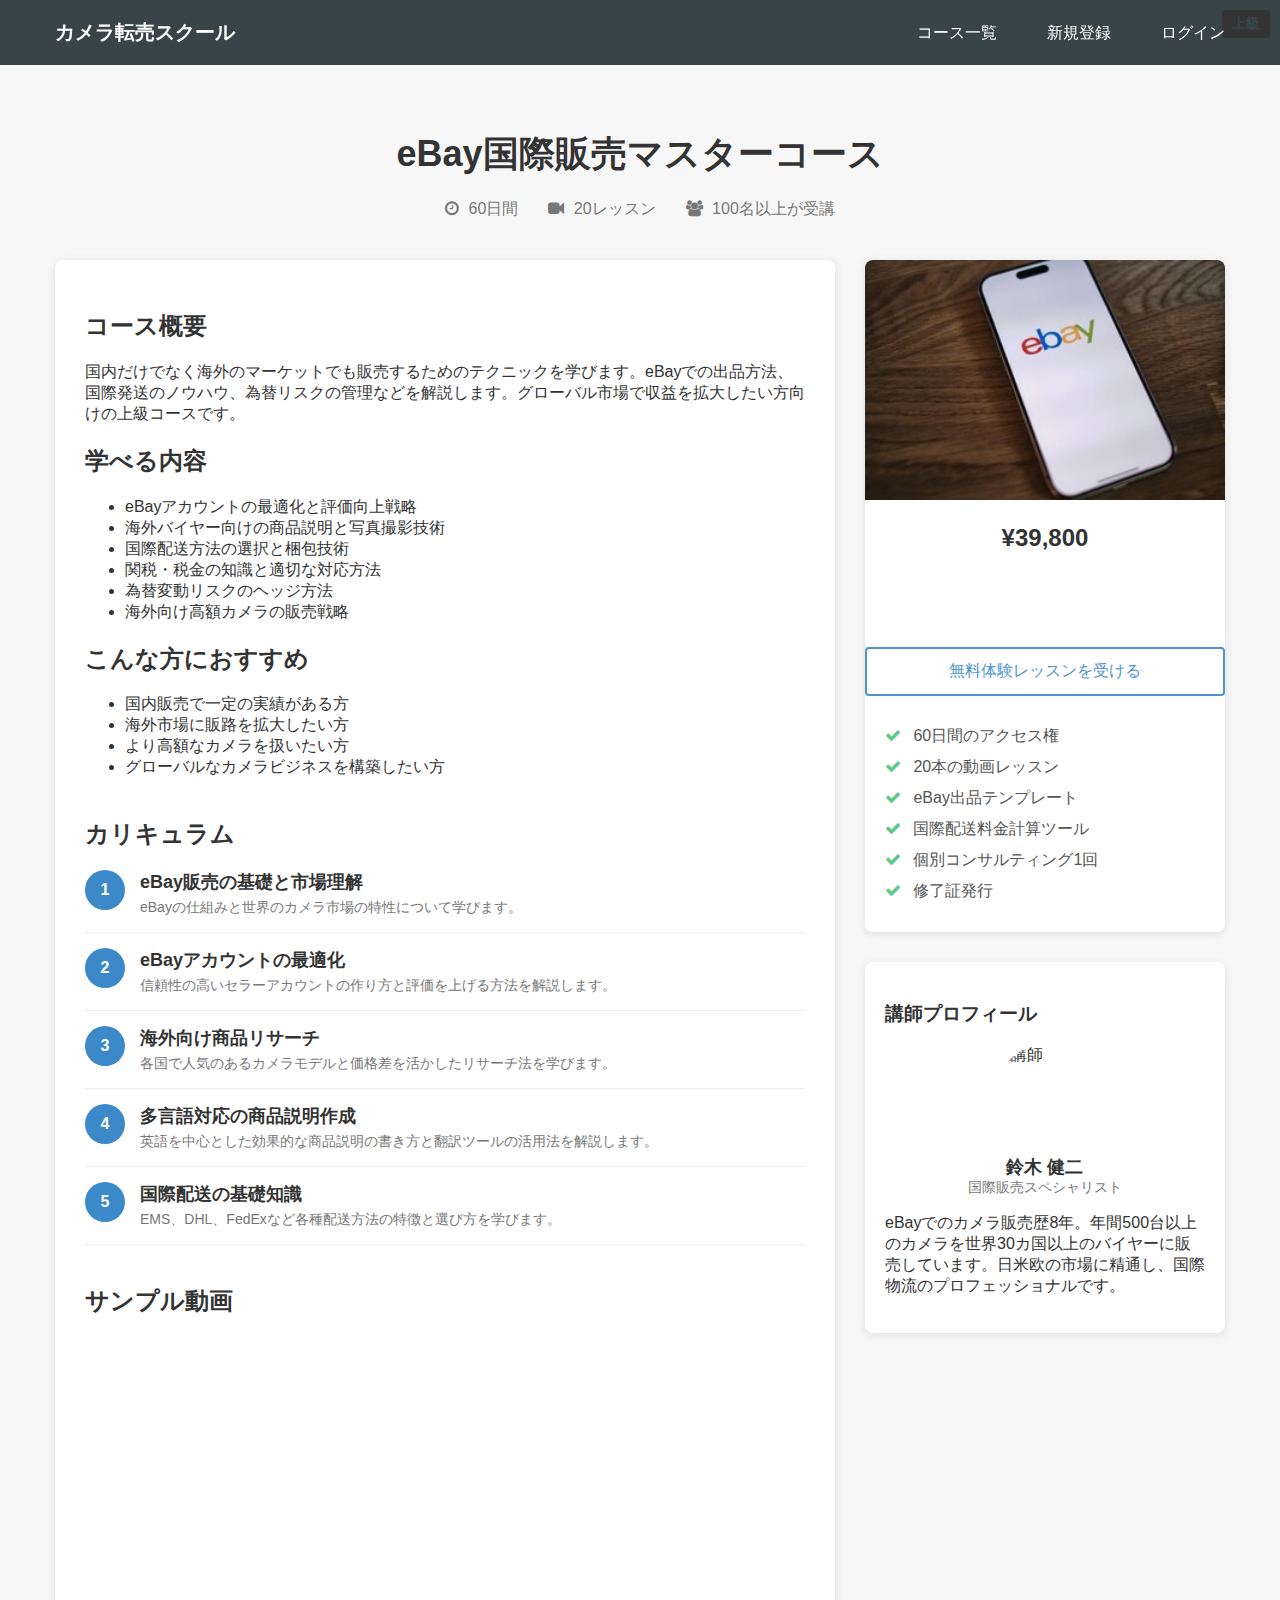
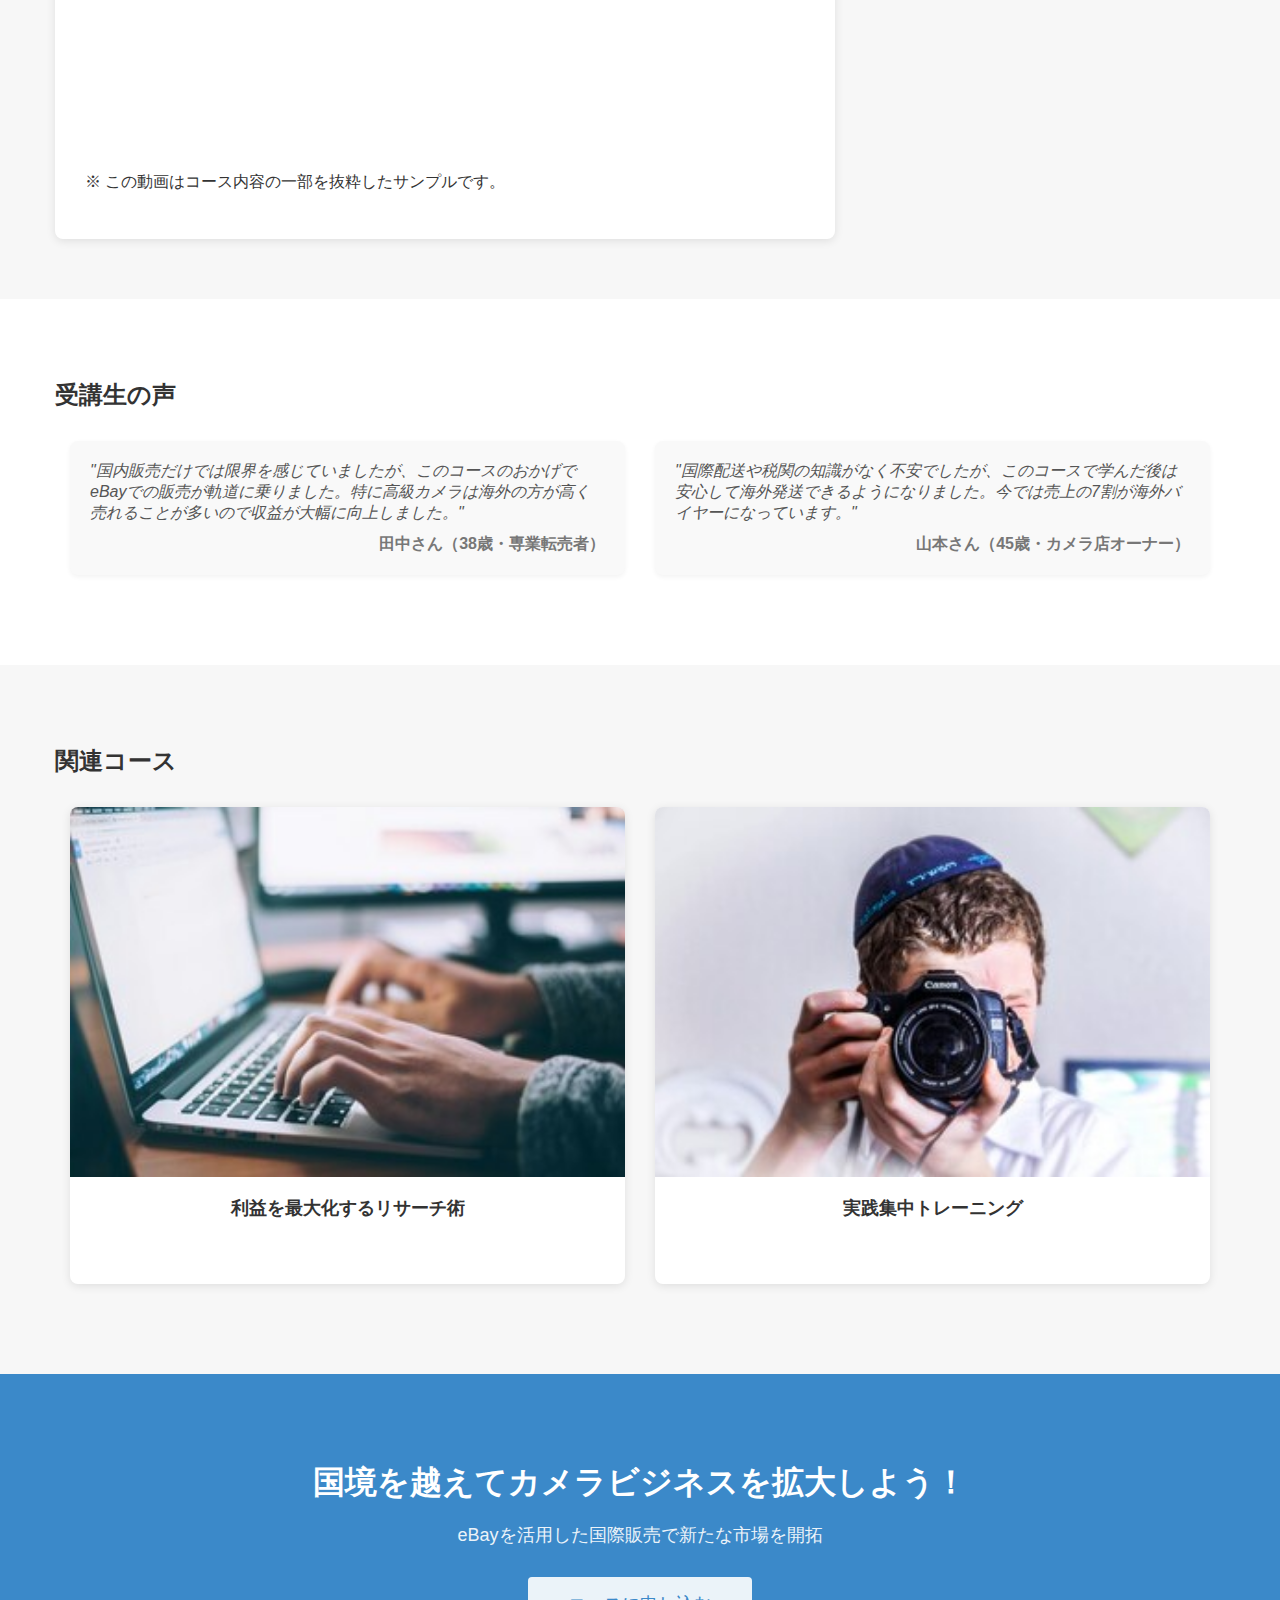
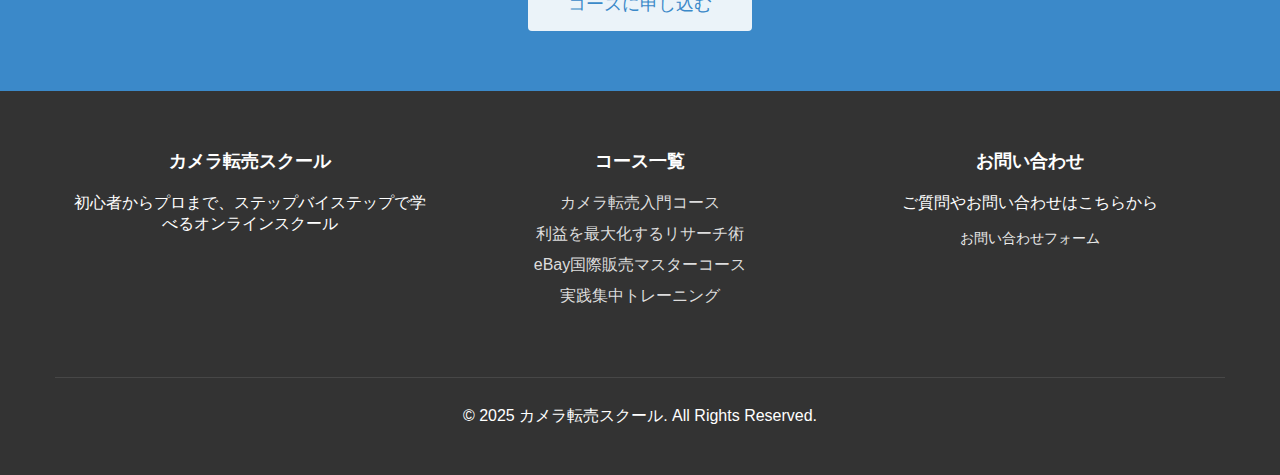
==== advanced-course.html @ 5a01ad5c "Create advanced-course.html" ====
<!DOCTYPE html>
<html>
<head>
  <meta charset="utf-8">
  <meta name="viewport" content="width=device-width, initial-scale=1.0">
  <title>eBay国際販売マスターコース - カメラ転売スクール</title>
  <link href="https://maxcdn.bootstrapcdn.com/font-awesome/4.7.0/css/font-awesome.min.css" rel="stylesheet" integrity="sha384-wvfXpqpZZVQGK6TAh5PVlGOfQNHSoD2xbE+QkPxCAFlNEevoEH3Sl0sibVcOQVnN" crossorigin="anonymous">
  <link rel="stylesheet" type="text/css" href="stylesheet.css">
</head>
<body>
  <header>
    <div class="container">
      <div class="header-left">
        <a href="index.html" class="logo">カメラ転売スクール</a>
      </div>
      <span class="fa fa-bars menu-icon"></span>
      <div class="header-right">
        <a href="courses.html">コース一覧</a>
        <a href="#">新規登録</a>
        <a href="#" class="login">ログイン</a>
      </div>
    </div>
  </header>
  
  <div class="course-detail-wrapper">
    <div class="container">
      <div class="course-header">
        <div class="course-title">
          <span class="course-level advanced">上級</span>
          <h1>eBay国際販売マスターコース</h1>
        </div>
        <div class="course-meta">
          <span><i class="fa fa-clock-o"></i> 60日間</span>
          <span><i class="fa fa-video-camera"></i> 20レッスン</span>
          <span><i class="fa fa-users"></i> 100名以上が受講</span>
        </div>
      </div>
      
      <div class="course-content-wrapper">
        <div class="course-main">
          <div class="course-description">
            <h2>コース概要</h2>
            <p>国内だけでなく海外のマーケットでも販売するためのテクニックを学びます。eBayでの出品方法、国際発送のノウハウ、為替リスクの管理などを解説します。グローバル市場で収益を拡大したい方向けの上級コースです。</p>
            
            <h2>学べる内容</h2>
            <ul>
              <li>eBayアカウントの最適化と評価向上戦略</li>
              <li>海外バイヤー向けの商品説明と写真撮影技術</li>
              <li>国際配送方法の選択と梱包技術</li>
              <li>関税・税金の知識と適切な対応方法</li>
              <li>為替変動リスクのヘッジ方法</li>
              <li>海外向け高額カメラの販売戦略</li>
            </ul>
            
            <h2>こんな方におすすめ</h2>
            <ul>
              <li>国内販売で一定の実績がある方</li>
              <li>海外市場に販路を拡大したい方</li>
              <li>より高額なカメラを扱いたい方</li>
              <li>グローバルなカメラビジネスを構築したい方</li>
            </ul>
          </div>
          
          <div class="curriculum">
            <h2>カリキュラム</h2>
            <div class="lesson-item">
              <div class="lesson-number">1</div>
              <div class="lesson-details">
                <h3>eBay販売の基礎と市場理解</h3>
                <p>eBayの仕組みと世界のカメラ市場の特性について学びます。</p>
              </div>
            </div>
            <div class="lesson-item">
              <div class="lesson-number">2</div>
              <div class="lesson-details">
                <h3>eBayアカウントの最適化</h3>
                <p>信頼性の高いセラーアカウントの作り方と評価を上げる方法を解説します。</p>
              </div>
            </div>
            <div class="lesson-item">
              <div class="lesson-number">3</div>
              <div class="lesson-details">
                <h3>海外向け商品リサーチ</h3>
                <p>各国で人気のあるカメラモデルと価格差を活かしたリサーチ法を学びます。</p>
              </div>
            </div>
            <div class="lesson-item">
              <div class="lesson-number">4</div>
              <div class="lesson-details">
                <h3>多言語対応の商品説明作成</h3>
                <p>英語を中心とした効果的な商品説明の書き方と翻訳ツールの活用法を解説します。</p>
              </div>
            </div>
            <div class="lesson-item">
              <div class="lesson-number">5</div>
              <div class="lesson-details">
                <h3>国際配送の基礎知識</h3>
                <p>EMS、DHL、FedExなど各種配送方法の特徴と選び方を学びます。</p>
              </div>
            </div>
            <!-- さらにレッスンが続く... -->
          </div>
          
          <div class="sample-video">
            <h2>サンプル動画</h2>
            <div class="video-container">
              <iframe width="560" height="315" src="https://www.youtube.com/embed/gtnxadUVk0w" frameborder="0" allow="accelerometer; autoplay; clipboard-write; encrypted-media; gyroscope; picture-in-picture" allowfullscreen></iframe>
            </div>
            <p>※ この動画はコース内容の一部を抜粋したサンプルです。</p>
          </div>
        </div>
        
        <div class="course-sidebar">
          <div class="course-card">
            <img src="images/advanced-course.jpg" alt="上級コース">
            <div class="price">¥39,800</div>
            <a href="#" class="btn full-width">今すぐ申し込む</a>
            <a href="#" class="btn outline full-width">無料体験レッスンを受ける</a>
            <div class="features">
              <div class="feature"><i class="fa fa-check"></i> 60日間のアクセス権</div>
              <div class="feature"><i class="fa fa-check"></i> 20本の動画レッスン</div>
              <div class="feature"><i class="fa fa-check"></i> eBay出品テンプレート</div>
              <div class="feature"><i class="fa fa-check"></i> 国際配送料金計算ツール</div>
              <div class="feature"><i class="fa fa-check"></i> 個別コンサルティング1回</div>
              <div class="feature"><i class="fa fa-check"></i> 修了証発行</div>
            </div>
          </div>
          
          <div class="instructor-card">
            <h3>講師プロフィール</h3>
            <div class="instructor-info">
              <img src="https://via.placeholder.com/100x100" alt="講師">
              <div class="instructor-name">鈴木 健二</div>
              <div class="instructor-title">国際販売スペシャリスト</div>
            </div>
            <p>eBayでのカメラ販売歴8年。年間500台以上のカメラを世界30カ国以上のバイヤーに販売しています。日米欧の市場に精通し、国際物流のプロフェッショナルです。</p>
          </div>
        </div>
      </div>
    </div>
  </div>
  
  <div class="testimonials">
    <div class="container">
      <h2>受講生の声</h2>
      <div class="testimonial-items">
        <div class="testimonial">
          <div class="quote">"国内販売だけでは限界を感じていましたが、このコースのおかげでeBayでの販売が軌道に乗りました。特に高級カメラは海外の方が高く売れることが多いので収益が大幅に向上しました。"</div>
          <div class="author">田中さん（38歳・専業転売者）</div>
        </div>
        <div class="testimonial">
          <div class="quote">"国際配送や税関の知識がなく不安でしたが、このコースで学んだ後は安心して海外発送できるようになりました。今では売上の7割が海外バイヤーになっています。"</div>
          <div class="author">山本さん（45歳・カメラ店オーナー）</div>
        </div>
      </div>
    </div>
  </div>
  
  <div class="related-courses">
    <div class="container">
      <h2>関連コース</h2>
      <div class="related-courses-container">
        <div class="related-course">
          <img src="images/intermediate-course.jpg" alt="中級コース">
          <h3>利益を最大化するリサーチ術</h3>
          <a href="intermediate-course.html" class="btn small">詳細を見る</a>
        </div>
        <div class="related-course">
          <img src="images/special-course.jpg" alt="特別コース">
          <h3>実践集中トレーニング</h3>
          <a href="special-course.html" class="btn small">詳細を見る</a>
        </div>
      </div>
    </div>
  </div>
  
  <div class="cta-section">
    <div class="container">
      <h2>国境を越えてカメラビジネスを拡大しよう！</h2>
      <p>eBayを活用した国際販売で新たな市場を開拓</p>
      <a href="#" class="btn large">コースに申し込む</a>
    </div>
  </div>
  
  <footer>
    <div class="container">
      <div class="footer-content">
        <div class="footer-section">
          <h3>カメラ転売スクール</h3>
          <p>初心者からプロまで、ステップバイステップで学べるオンラインスクール</p>
        </div>
        <div class="footer-section">
          <h3>コース一覧</h3>
          <ul>
            <li><a href="beginner-course.html">カメラ転売入門コース</a></li>
            <li><a href="intermediate-course.html">利益を最大化するリサーチ術</a></li>
            <li><a href="advanced-course.html">eBay国際販売マスターコース</a></li>
            <li><a href="special-course.html">実践集中トレーニング</a></li>
          </ul>
        </div>
        <div class="footer-section">
          <h3>お問い合わせ</h3>
          <p>ご質問やお問い合わせはこちらから</p>
          <a href="#" class="btn small">お問い合わせフォーム</a>
        </div>
      </div>
      <div class="footer-bottom">
        <p>© 2025 カメラ転売スクール. All Rights Reserved.</p>
      </div>
    </div>
  </footer>
</body>
</html>
---- stylesheet.css ----
* {
  box-sizing: border-box;
}

body {
  margin: 0;
  font-family: "Hiragino Kaku Gothic ProN", "メイリオ", sans-serif;
  color: #333;
}

a {
  text-decoration: none;
}

.container {
  width: 100%;
  max-width: 1200px;
  padding: 0 15px;
  margin: 0 auto;
}

/* ヘッダー */
header {
  height: 65px;
  width: 100%;
  background-color: rgba(34, 49, 52, 0.9);
  position: fixed;
  top: 0;
  z-index: 10;
}

.logo {
  color: white;
  font-size: 20px;
  line-height: 65px;
  font-weight: bold;
}

.header-left {
  float: left;
}

.header-right {
  float: right;
  margin-right: -25px;
}

.header-right a {
  line-height: 65px;
  padding: 0 25px;
  color: white;
  display: block;
  float: left;
  transition: all 0.5s;
}

.header-right a:hover {
  background-color: rgba(255, 255, 255, 0.3);
}

/* トップセクション */
.top-wrapper {
  padding: 180px 0 100px 0;
  background-image: url('images/camera_background.jpg');
  background-size: cover;
  background-position: center;
  color: white;
  text-align: center;
  position: relative;
}

.top-wrapper::before {
  content: "";
  position: absolute;
  top: 0;
  left: 0;
  width: 100%;
  height: 100%;
  background: rgba(0, 0, 0, 0.6);
  z-index: 1;
}

.top-wrapper .container {
  position: relative;
  z-index: 2;
}

.top-wrapper h1 {
  font-size: 45px;
  letter-spacing: 5px;
  margin-bottom: 10px;
}

.top-wrapper p {
  font-size: 16px;
  margin-bottom: 40px;
}

/* ボタン */
.btn-wrapper {
  text-align: center;
}

.btn-wrapper p {
  margin-bottom: 20px;
}

.btn {
  padding: 12px 24px;
  color: white;
  display: inline-block;
  opacity: 0.9;
  border-radius: 4px;
  text-align: center;
}

.btn:hover {
  opacity: 1;
}

.signup {
  background-color: #3b89c9;
}

.facebook {
  background-color: #3b5998;
  margin-right: 10px;
}

.twitter {
  background-color: #55acee;
}

.message {
  background-color: #5dca88;
  padding: 15px 40px;
  cursor: pointer;
  box-shadow: 0 7px #1a7940;
}

.message:active {
  position: relative;
  top: 7px;
  box-shadow: none;
}

/* レッスンセクション */
.lesson-wrapper {
  padding: 60px 0 80px 0;
  background-color: #f7f7f7;
  text-align: center;
}

.heading {
  padding-top: 60px;
  padding-bottom: 30px;
  color: #5f5d60;
}

.heading h2 {
  font-weight: normal;
  font-size: 28px;
}

.lesson {
  float: left;
  width: 25%;
  padding: 0 15px;
}

.lesson a {
  color: inherit;
  display: block;
  text-decoration: none;
  transition: transform 0.3s;
}

.lesson a:hover {
  transform: translateY(-5px);
}

.lesson-icon {
  position: relative;
  margin-bottom: 20px;
}

.icon-wrapper {
  width: 80%;
  height: 0;
  padding-bottom: 80%;
  border-radius: 15%;
  margin: 0 auto;
  position: relative;
  color: white;
  font-size: 42px;
  display: flex;
  align-items: center;
  justify-content: center;
}

.icon-wrapper .fa {
  position: absolute;
  top: 50%;
  left: 50%;
  transform: translate(-50%, -50%);
}

.research {
  background: linear-gradient(135deg, #43cea2, #185a9d);
}

.inventory {
  background: linear-gradient(135deg, #ffb347, #ffcc33);
}

.selling {
  background: linear-gradient(135deg, #ff7e5f, #feb47b);
}

.strategy {
  background: linear-gradient(135deg, #614385, #516395);
}

.lesson-icon p {
  position: relative;
  top: 10px;
  width: 100%;
  color: #5f5d60;
  font-weight: bold;
}

.text-contents {
  width: 80%;
  display: inline-block;
  margin-top: 25px;
  font-size: 14px;
  color: #888;
  line-height: 1.6;
}

/* メッセージセクション */
.message-wrapper {
  border-bottom: 1px solid #eee;
  padding: 80px 0;
  text-align: center;
}

.message-wrapper .heading h2 {
  font-weight: normal;
  color: #5f5d60;
  margin-bottom: 20px;
}

.message-wrapper .heading h3 {
  font-weight: normal;
  font-size: 18px;
  margin-bottom: 40px;
  color: #888;
}

/* フッター */
footer {
  padding: 40px 0;
  background-color: #333;
  color: white;
  text-align: center;
}

footer p {
  margin: 8px 0;
}

/* レスポンシブ対応 */
.menu-icon {
  color: white;
  float: right;
  font-size: 25px;
  padding: 21px 0;
  display: none;
}

.clear {
  clear: left;
}

/* コース一覧ページ用のスタイル */
.courses-wrapper {
  padding: 120px 0 80px 0;
  background-color: #f7f7f7;
}

.course {
  background-color: white;
  border-radius: 8px;
  box-shadow: 0 2px 10px rgba(0, 0, 0, 0.1);
  margin-bottom: 30px;
  overflow: hidden;
  display: flex;
  flex-direction: column;
}

@media (min-width: 768px) {
  .course {
    flex-direction: row;
  }
}

.course-image {
  position: relative;
  flex: 0 0 300px;
}

.course-image img {
  width: 100%;
  height: 100%;
  object-fit: cover;
}

.course-level {
  position: absolute;
  top: 10px;
  right: 10px;
  padding: 5px 10px;
  color: white;
  font-weight: bold;
  border-radius: 4px;
  font-size: 14px;
}

.beginner {
  background-color: #5dca88;
}

.intermediate {
  background-color: #3b89c9;
}

.advanced {
  background-color: #e74c3c;
}

.special {
  background-color: #9b59b6;
}

.course-content {
  padding: 20px;
  flex: 1;
}

.course-content h3 {
  margin-top: 0;
  color: #333;
  font-size: 22px;
}

.course-details {
  margin: 15px 0;
  display: flex;
  flex-wrap: wrap;
}

.course-details span {
  margin-right: 20px;
  color: #777;
  font-size: 14px;
}

.course-details i {
  margin-right: 5px;
}

.course-btn {
  background-color: #3b89c9;
  padding: 8px 20px;
  border-radius: 4px;
  color: white;
  display: inline-block;
  margin-top: 10px;
  transition: background-color 0.3s;
}

.course-btn:hover {
  background-color: #2c6fa9;
}

/* 動画セクション */
.video-section {
  padding: 40px 0;
  background-color: white;
  margin-top: 50px;
  border-radius: 8px;
  box-shadow: 0 2px 10px rgba(0, 0, 0, 0.1);
}

.video-container {
  display: flex;
  flex-direction: column;
  align-items: center;
  margin-top: 30px;
}

@media (min-width: 992px) {
  .video-container {
    flex-direction: row;
    align-items: flex-start;
  }
}

.video-container iframe {
  max-width: 100%;
  flex: 0 0 560px;
}

.video-description {
  padding: 20px;
  flex: 1;
}

.video-description h3 {
  margin-top: 0;
  color: #333;
}

/* アクティブなナビゲーションリンク */
.header-right a.active {
  background-color: rgba(255, 255, 255, 0.3);
}

@media all and (max-width: 1000px) {
  .lesson {
    width: 50%;
    margin-bottom: 50px;
  }

  .lesson-wrapper {
    height: auto;
  }

  footer {
    text-align: center;
  }
}

@media all and (max-width: 750px) {
  .top-wrapper h1 {
    font-size: 32px;
  }

  .heading h2 {
    font-size: 20px;
  }
}

@media all and (max-width: 670px) {
  .header-right {
    display: none;
  }

  .menu-icon {
    display: block;
  }

  .top-wrapper .btn {
    width: 100%;
  }

  .twitter {
    margin-top: 10px;
  }

  .top-wrapper {
    text-align: left;
  }

  .top-wrapper h1 {
    font-size: 24px;
  }

  .top-wrapper p {
    font-size: 14px;
  }

  .lesson {
    width: 100%;
  }

  .message-wrapper .btn {
    width: 100%;
  }
}

/* コース詳細ページのスタイル */
.course-detail-wrapper {
  padding: 120px 0 60px 0;
  background-color: #f7f7f7;
}

.course-header {
  text-align: center;
  margin-bottom: 40px;
}

.course-title {
  margin-bottom: 20px;
}

.course-title h1 {
  font-size: 36px;
  margin: 10px 0;
  color: #333;
}

.course-meta {
  display: flex;
  justify-content: center;
  flex-wrap: wrap;
}

.course-meta span {
  margin: 0 15px;
  color: #777;
}

.course-meta i {
  margin-right: 5px;
}

.course-content-wrapper {
  display: flex;
  flex-direction: column;
}

@media (min-width: 992px) {
  .course-content-wrapper {
    flex-direction: row;
  }
}

.course-main {
  flex: 2;
  background-color: white;
  border-radius: 8px;
  box-shadow: 0 2px 10px rgba(0, 0, 0, 0.1);
  padding: 30px;
  margin-bottom: 30px;
}

@media (min-width: 992px) {
  .course-main {
    margin-right: 30px;
    margin-bottom: 0;
  }
}

.course-sidebar {
  flex: 1;
}

.course-card {
  background-color: white;
  border-radius: 8px;
  box-shadow: 0 2px 10px rgba(0, 0, 0, 0.1);
  overflow: hidden;
  margin-bottom: 30px;
}

.course-card img {
  width: 100%;
  height: auto;
}

.price {
  font-size: 24px;
  font-weight: bold;
  text-align: center;
  padding: 20px 0;
  color: #333;
}

.full-width {
  width: 100%;
  margin: 10px 0;
  text-align: center;
}

.outline {
  background-color: transparent;
  border: 2px solid #3b89c9;
  color: #3b89c9;
}

.outline:hover {
  background-color: rgba(59, 137, 201, 0.1);
}

.features {
  padding: 20px;
}

.feature {
  margin-bottom: 10px;
  color: #555;
}

.feature i {
  color: #5dca88;
  margin-right: 8px;
}

.instructor-card {
  background-color: white;
  border-radius: 8px;
  box-shadow: 0 2px 10px rgba(0, 0, 0, 0.1);
  padding: 20px;
}

.instructor-info {
  display: flex;
  flex-direction: column;
  align-items: center;
  margin-bottom: 15px;
}

.instructor-info img {
  width: 100px;
  height: 100px;
  border-radius: 50%;
  margin-bottom: 10px;
}

.instructor-name {
  font-weight: bold;
  font-size: 18px;
}

.instructor-title {
  color: #777;
  font-size: 14px;
}

.curriculum {
  margin: 40px 0;
}

.lesson-item {
  display: flex;
  margin-bottom: 15px;
  border-bottom: 1px solid #eee;
  padding-bottom: 15px;
}

.lesson-number {
  width: 40px;
  height: 40px;
  background-color: #3b89c9;
  color: white;
  border-radius: 50%;
  display: flex;
  align-items: center;
  justify-content: center;
  font-weight: bold;
  margin-right: 15px;
  flex-shrink: 0;
}

.lesson-details {
  flex: 1;
}

.lesson-details h3 {
  margin: 0 0 5px 0;
  font-size: 18px;
}

.lesson-details p {
  margin: 0;
  color: #777;
  font-size: 14px;
}

.sample-video {
  margin-top: 40px;
}

.sample-video .video-container {
  position: relative;
  padding-bottom: 56.25%;
  height: 0;
  overflow: hidden;
  max-width: 100%;
  margin-bottom: 20px;
}

.sample-video .video-container iframe {
  position: absolute;
  top: 0;
  left: 0;
  width: 100%;
  height: 100%;
}

.testimonials {
  background-color: white;
  padding: 60px 0;
}

.testimonial-items {
  display: flex;
  flex-wrap: wrap;
  margin-top: 30px;
}

.testimonial {
  flex: 1;
  min-width: 300px;
  padding: 20px;
  margin: 0 15px 30px;
  background-color: #f9f9f9;
  border-radius: 8px;
  box-shadow: 0 2px 5px rgba(0, 0, 0, 0.05);
}

.quote {
  font-style: italic;
  margin-bottom: 10px;
  color: #555;
}

.author {
  font-weight: bold;
  text-align: right;
  color: #777;
}

.related-courses {
  padding: 60px 0;
  background-color: #f7f7f7;
}

.related-courses-container {
  display: flex;
  flex-wrap: wrap;
  margin-top: 30px;
}

.related-course {
  flex: 1;
  min-width: 250px;
  margin: 0 15px 30px;
  background-color: white;
  border-radius: 8px;
  box-shadow: 0 2px 10px rgba(0, 0, 0, 0.1);
  overflow: hidden;
  text-align: center;
}

.related-course img {
  width: 100%;
  height: auto;
}

.related-course h3 {
  padding: 15px;
  margin: 0;
  font-size: 18px;
}

.btn.small {
  padding: 8px 16px;
  font-size: 14px;
  margin-bottom: 15px;
}

.btn.large {
  padding: 15px 40px;
  font-size: 18px;
}

.cta-section {
  background-color: #3b89c9;
  color: white;
  text-align: center;
  padding: 60px 0;
}

.cta-section h2 {
  font-size: 32px;
  margin-bottom: 15px;
}

.cta-section p {
  font-size: 18px;
  margin-bottom: 30px;
  opacity: 0.9;
}

.cta-section .btn {
  background-color: white;
  color: #3b89c9;
}

.cta-section .btn:hover {
  background-color: rgba(255, 255, 255, 0.9);
}

/* フッターの改良版スタイル */
.footer-content {
  display: flex;
  flex-wrap: wrap;
  margin-bottom: 30px;
}

.footer-section {
  flex: 1;
  min-width: 250px;
  margin-bottom: 30px;
  padding: 0 15px;
}

.footer-section h3 {
  color: #fff;
  margin-bottom: 20px;
  font-size: 18px;
}

.footer-section ul {
  list-style: none;
  padding: 0;
  margin: 0;
}

.footer-section ul li {
  margin-bottom: 10px;
}

.footer-section ul li a {
  color: #ddd;
  text-decoration: none;
}

.footer-section ul li a:hover {
  color: white;
}

.footer-bottom {
  border-top: 1px solid rgba(255, 255, 255, 0.1);
  padding-top: 20px;
  text-align: center;
}
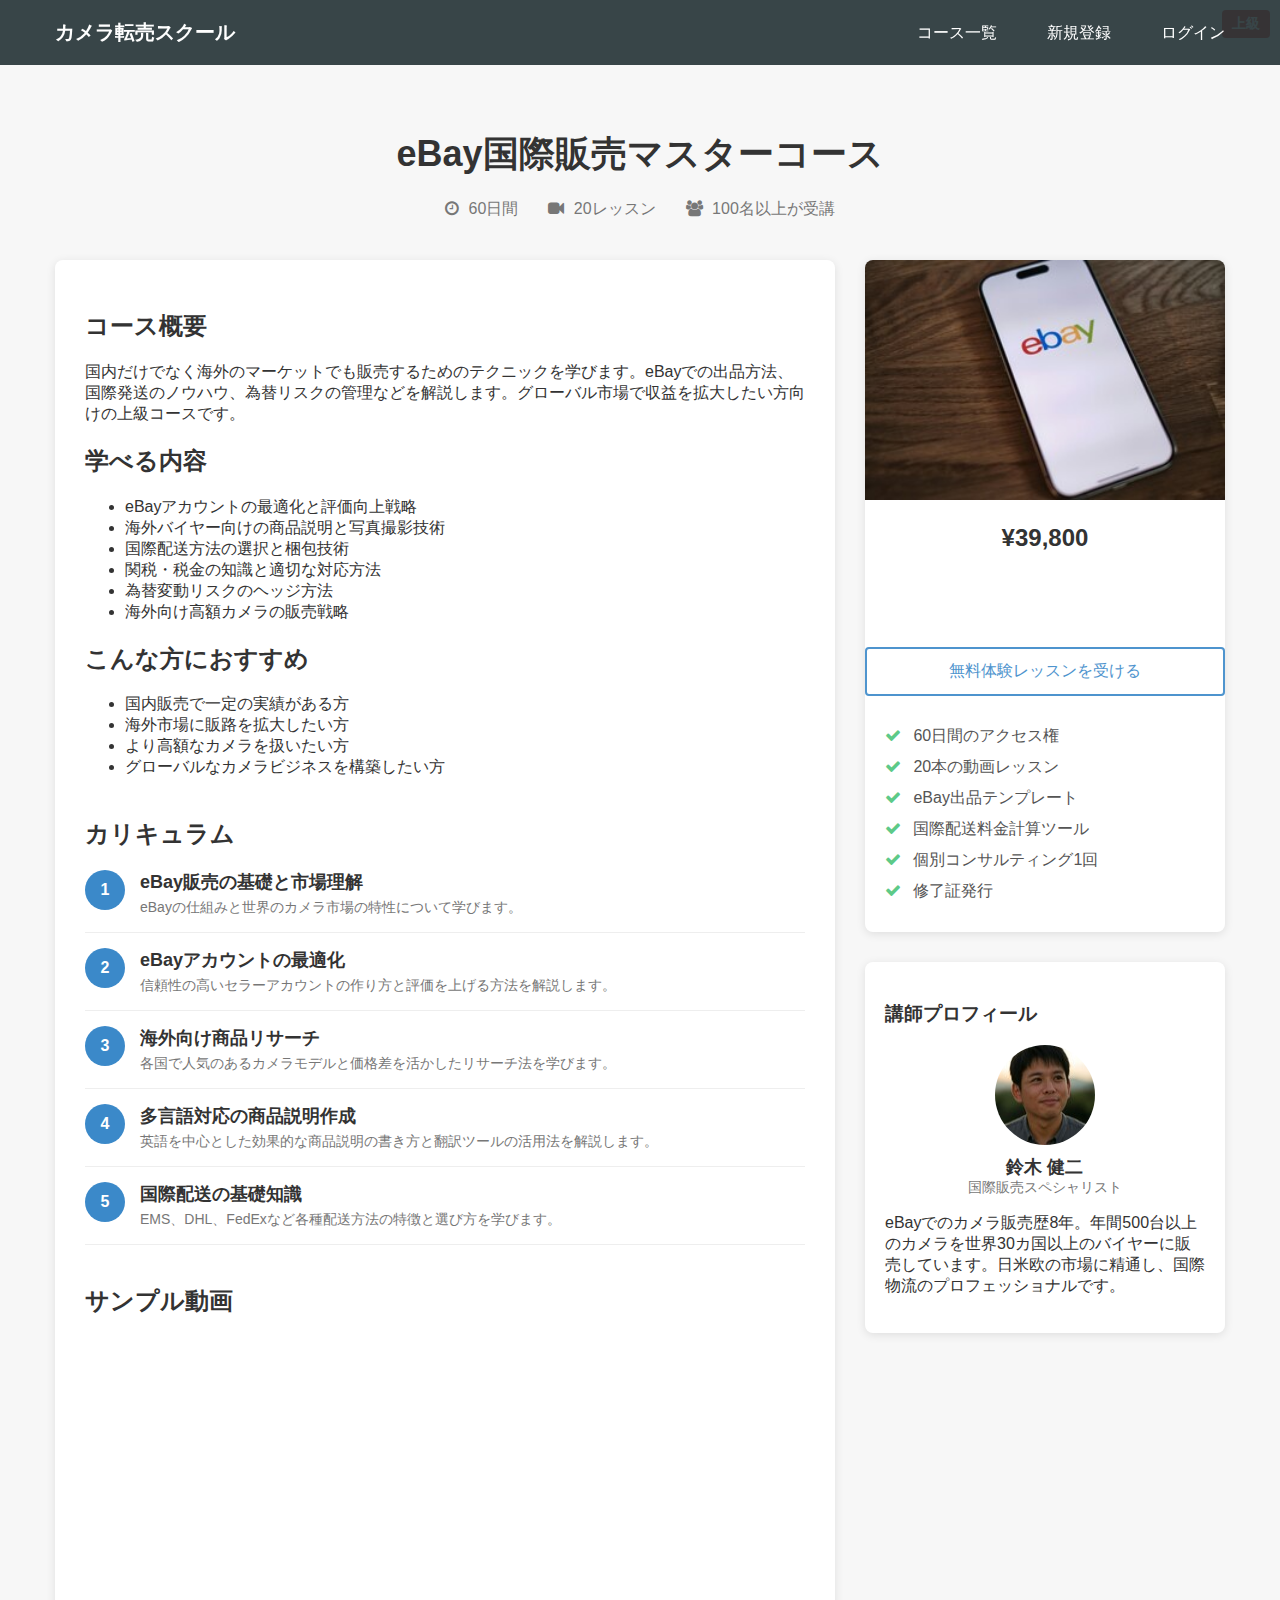
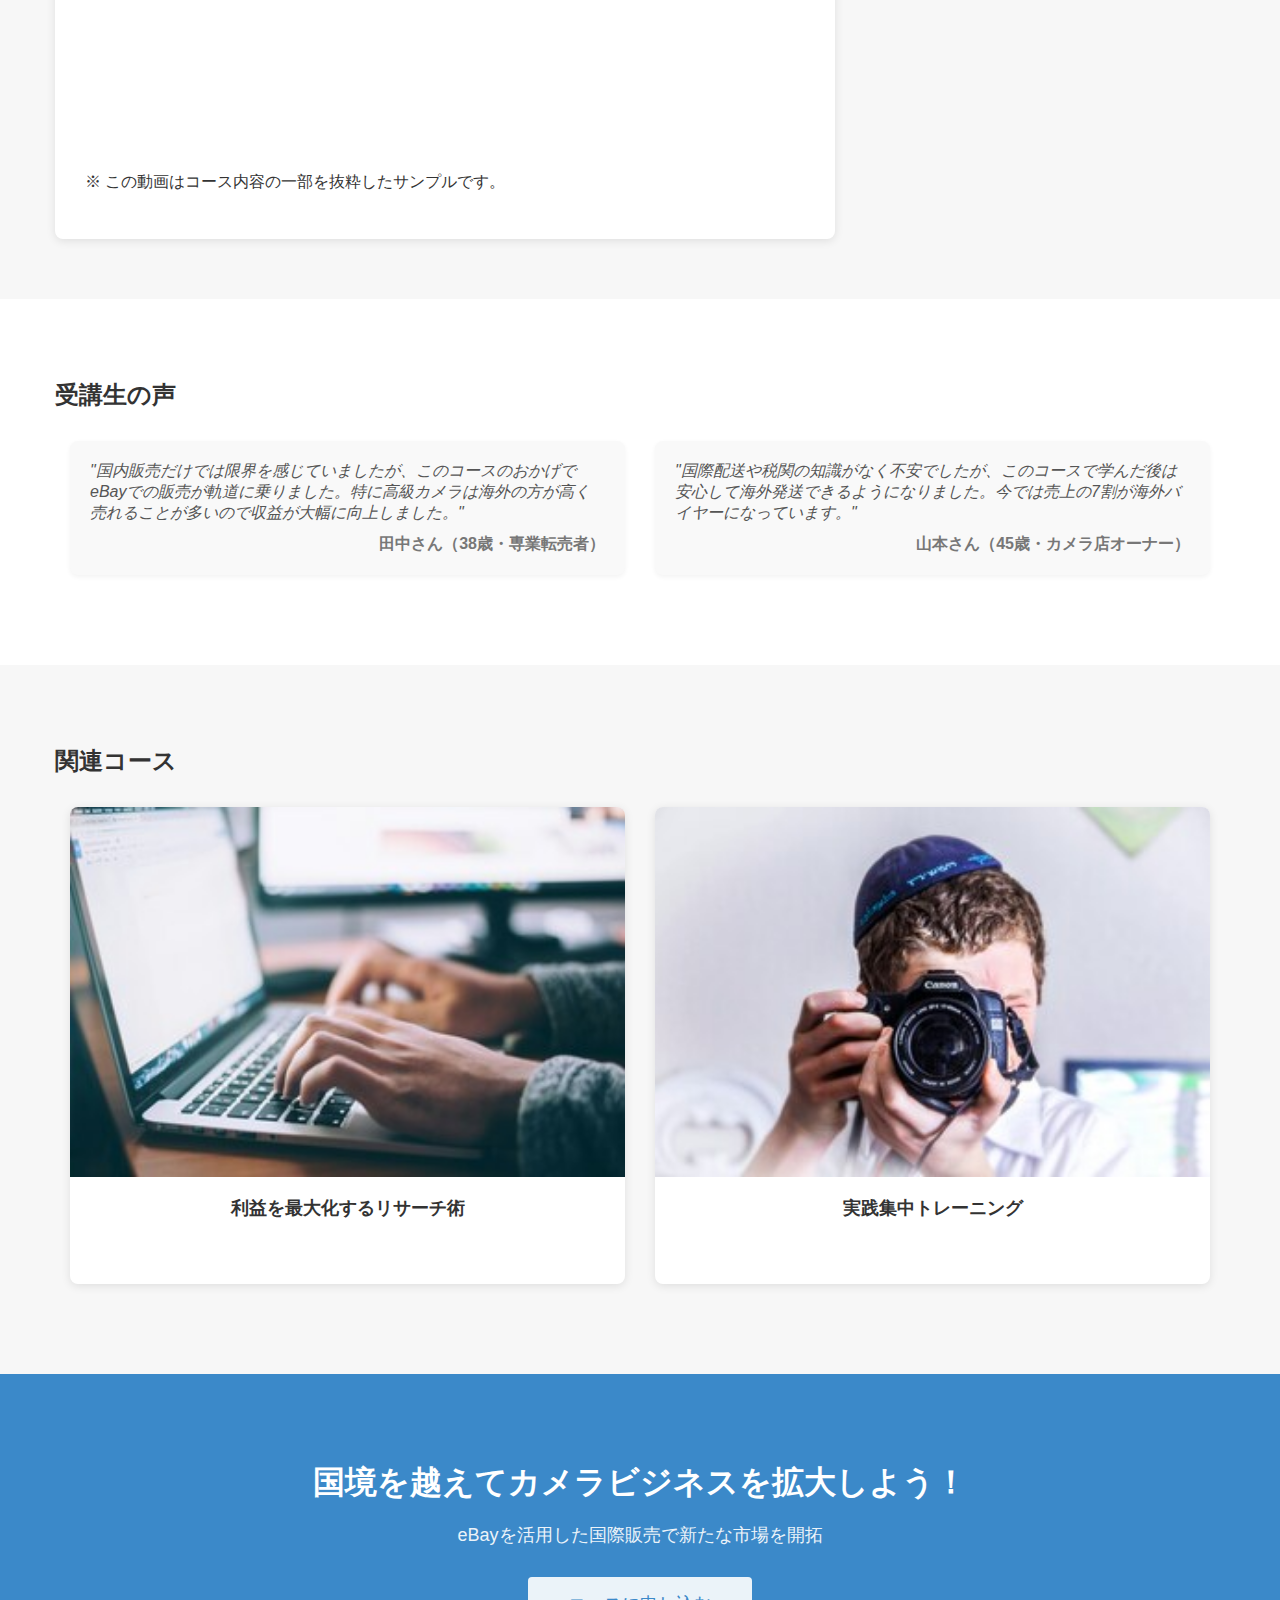
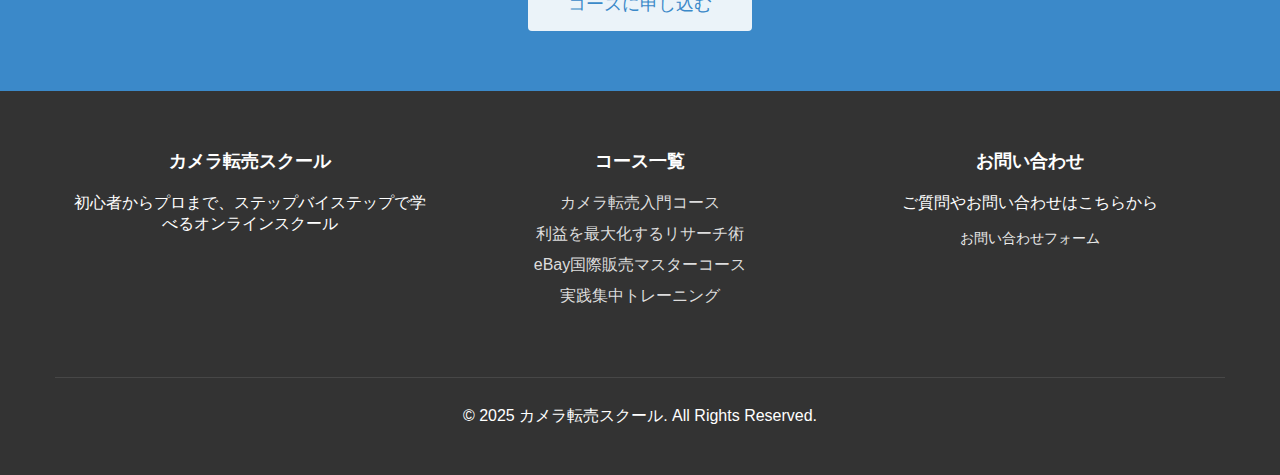
==== commit 0c3473de: "Update advanced-course.html" ====
--- a/advanced-course.html
+++ b/advanced-course.html
@@ -129,7 +129,7 @@
           <div class="instructor-card">
             <h3>講師プロフィール</h3>
             <div class="instructor-info">
-              <img src="https://via.placeholder.com/100x100" alt="講師">
+              <img src="images/person.jpg" alt="講師">
               <div class="instructor-name">鈴木 健二</div>
               <div class="instructor-title">国際販売スペシャリスト</div>
             </div>
--- a/stylesheet.css
+++ b/stylesheet.css
@@ -848,3 +848,118 @@
   padding-top: 20px;
   text-align: center;
 }
+
+/* 特別コースページの追加スタイル */
+.special-features {
+  margin: 40px 0;
+}
+
+.special-feature-item {
+  display: flex;
+  margin-bottom: 30px;
+  background-color: #f9f9f9;
+  border-radius: 8px;
+  padding: 20px;
+  box-shadow: 0 2px 5px rgba(0, 0, 0, 0.05);
+}
+
+.special-feature-icon {
+  font-size: 36px;
+  color: #9b59b6;
+  margin-right: 20px;
+  flex-shrink: 0;
+  width: 60px;
+  text-align: center;
+}
+
+.special-feature-content h3 {
+  margin-top: 0;
+  color: #333;
+  font-size: 20px;
+}
+
+.special-feature-content p {
+  margin-bottom: 0;
+  color: #666;
+}
+
+.limited-seats, .next-session {
+  text-align: center;
+  margin: 15px 0;
+  padding: 10px;
+  background-color: #f8f4ff;
+  border-radius: 4px;
+  color: #9b59b6;
+  font-weight: bold;
+}
+
+.limited-seats i, .next-session i {
+  margin-right: 5px;
+}
+
+.testimonial-card {
+  background-color: white;
+  border-radius: 8px;
+  box-shadow: 0 2px 10px rgba(0, 0, 0, 0.1);
+  padding: 20px;
+  margin-top: 30px;
+  text-align: center;
+}
+
+.testimonial-result {
+  margin: 15px 0;
+}
+
+.result-number {
+  font-size: 28px;
+  font-weight: bold;
+  color: #9b59b6;
+}
+
+.result-label {
+  font-size: 14px;
+  color: #777;
+}
+
+.faq-section {
+  background-color: white;
+  padding: 60px 0;
+}
+
+.faq-items {
+  margin-top: 30px;
+}
+
+.faq-item {
+  margin-bottom: 20px;
+  border-bottom: 1px solid #eee;
+  padding-bottom: 20px;
+}
+
+.faq-question h3 {
+  margin: 0;
+  font-size: 18px;
+  color: #333;
+  cursor: pointer;
+}
+
+.faq-question h3:before {
+  content: "Q. ";
+  color: #9b59b6;
+  font-weight: bold;
+}
+
+.faq-answer {
+  margin-top: 10px;
+  color: #666;
+}
+
+.faq-answer p {
+  margin: 0;
+}
+
+.faq-answer p:before {
+  content: "A. ";
+  color: #3b89c9;
+  font-weight: bold;
+}
